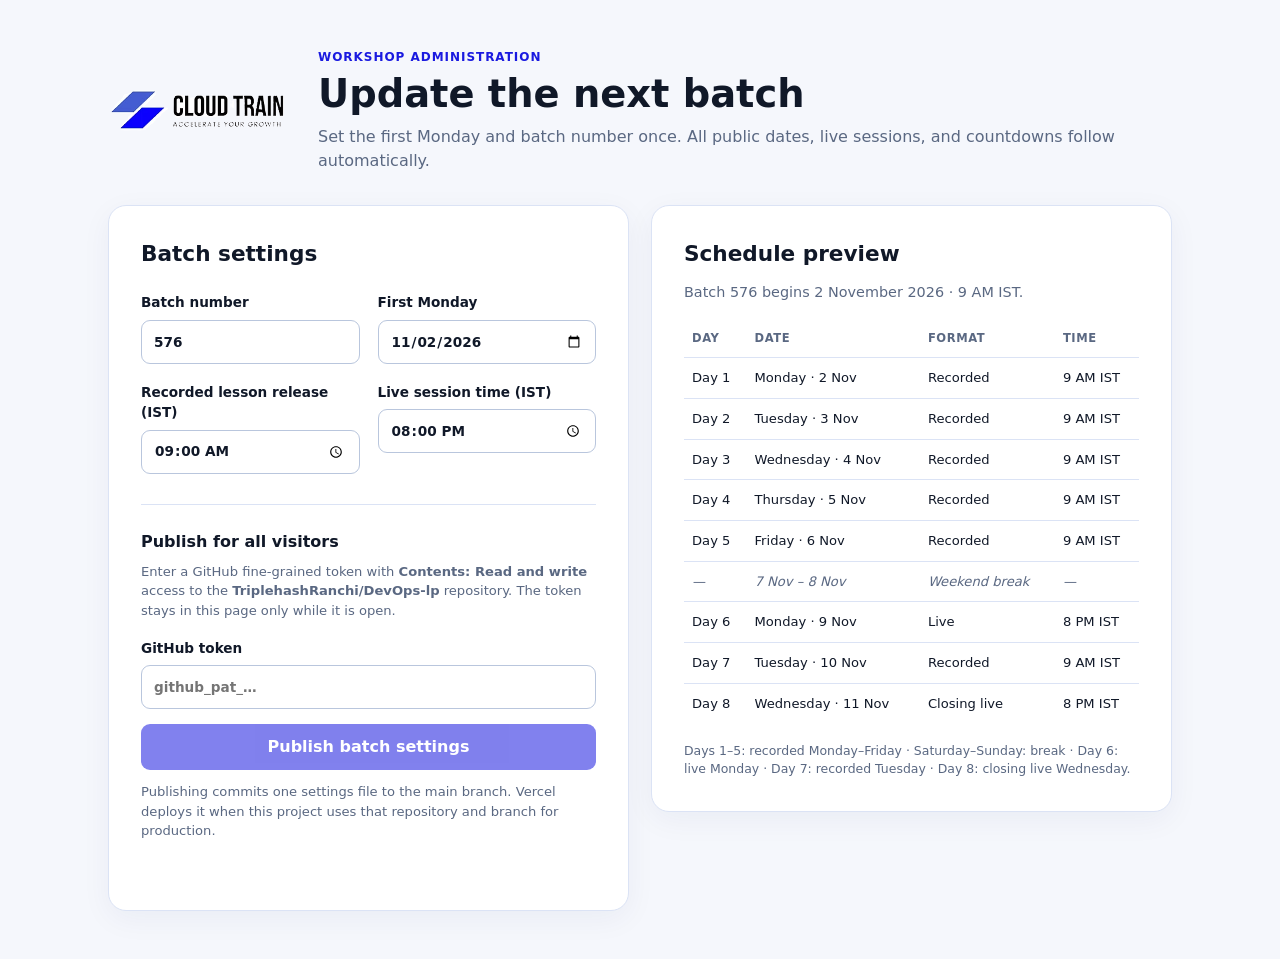
==== admin.html @ 5da67e1b "Add batch schedule admin and update landing page" ====
<!DOCTYPE html>
<html lang="en">
<head>
  <meta charset="UTF-8">
  <meta name="viewport" content="width=device-width, initial-scale=1.0">
  <meta name="robots" content="noindex, nofollow">
  <meta http-equiv="Content-Security-Policy" content="default-src 'self'; script-src 'self'; style-src 'self'; img-src 'self' data:; connect-src https://api.github.com; object-src 'none'; base-uri 'none'">
  <title>Workshop Batch Updates | Cloud Train</title>
  <link rel="stylesheet" href="admin.css">
  <script src="batch-config.js" defer></script>
  <script src="schedule.js" defer></script>
  <script src="admin.js" defer></script>
</head>
<body>
  <main class="admin-shell">
    <header class="admin-header">
      <img src="logo.png" alt="Cloud Train" width="180" height="64">
      <div>
        <p class="eyebrow">Workshop administration</p>
        <h1>Update the next batch</h1>
        <p>Set the first Monday and batch number once. All public dates, live sessions, and countdowns follow automatically.</p>
      </div>
    </header>

    <div class="admin-layout">
      <section class="panel" aria-labelledby="settings-heading">
        <h2 id="settings-heading">Batch settings</h2>
        <form id="batch-form" novalidate>
          <div class="field-grid">
            <label>Batch number <input id="batch-number" name="batchNumber" type="number" min="1" max="999999" step="1" required></label>
            <label>First Monday <input id="start-date" name="startDate" type="date" required></label>
            <label>Recorded lesson release (IST) <input id="recorded-time" name="recordedTime" type="time" step="60" required></label>
            <label>Live session time (IST) <input id="live-time" name="liveTime" type="time" step="60" required></label>
          </div>

          <div class="publish-box">
            <h3>Publish for all visitors</h3>
            <p>Enter a GitHub fine-grained token with <strong>Contents: Read and write</strong> access to the <strong>TriplehashRanchi/DevOps-lp</strong> repository. The token stays in this page only while it is open.</p>
            <label>GitHub token <input id="github-token" type="password" autocomplete="off" spellcheck="false" placeholder="github_pat_…" required></label>
            <button id="publish-button" type="submit">Publish batch settings</button>
            <p class="publish-note">Publishing commits one settings file to the main branch. Vercel deploys it when this project uses that repository and branch for production.</p>
          </div>
          <p class="form-status" id="form-status" role="status" aria-live="polite"></p>
        </form>
      </section>

      <section class="panel preview-panel" aria-labelledby="preview-heading">
        <h2 id="preview-heading">Schedule preview</h2>
        <p id="preview-summary" class="preview-summary"></p>
        <div class="table-wrap">
          <table>
            <thead><tr><th scope="col">Day</th><th scope="col">Date</th><th scope="col">Format</th><th scope="col">Time</th></tr></thead>
            <tbody id="schedule-preview"></tbody>
          </table>
        </div>
        <p class="preview-note">Days 1–5: recorded Monday–Friday · Saturday–Sunday: break · Day 6: live Monday · Day 7: recorded Tuesday · Day 8: closing live Wednesday.</p>
      </section>
    </div>
  </main>
</body>
</html>
---- admin.css ----
:root {
  --blue: #1a1ae0;
  --ink: #101828;
  --muted: #5a6882;
  --line: #dbe3f5;
}

* { box-sizing: border-box; }
body { margin: 0; background: #f5f7fc; color: var(--ink); font: 16px/1.5 system-ui, sans-serif; }
.admin-shell { max-width: 1160px; margin: 0 auto; padding: clamp(20px, 4vw, 48px); }
.admin-header { display: flex; align-items: center; gap: 30px; margin-bottom: 32px; }
.admin-header img { display: block; flex: 0 0 auto; max-width: 25%; height: auto; }
.admin-header h1 { margin: 0 0 8px; font-size: clamp(1.8rem, 3vw, 2.5rem); line-height: 1.2; }
.admin-header p { margin: 0; color: var(--muted); }
.admin-header .eyebrow { margin-bottom: 5px; color: var(--blue); font-size: .75rem; font-weight: 800; letter-spacing: .08em; text-transform: uppercase; }
.admin-layout { display: grid; grid-template-columns: minmax(0, 1fr) minmax(0, 1fr); gap: 22px; align-items: start; }
.panel { min-width: 0; padding: clamp(20px, 3vw, 32px); border: 1px solid var(--line); border-radius: 18px; background: #fff; box-shadow: 0 8px 30px rgba(20, 38, 90, .05); }
.panel h2 { margin: 0 0 22px; font-size: 1.35rem; }
.field-grid { display: grid; grid-template-columns: repeat(2, minmax(0, 1fr)); gap: 18px; }
label { display: flex; flex-direction: column; gap: 7px; font-size: .85rem; font-weight: 700; }
input { width: 100%; min-height: 44px; padding: 9px 12px; border: 1px solid #b9c6dd; border-radius: 9px; background: #fff; color: var(--ink); font: inherit; }
input:focus { outline: 3px solid rgba(46, 103, 245, .18); border-color: var(--blue); }
.publish-box { margin-top: 30px; padding-top: 25px; border-top: 1px solid var(--line); }
.publish-box h3 { margin: 0 0 8px; font-size: 1rem; }
.publish-box p { margin: 0 0 17px; color: var(--muted); font-size: .82rem; }
.publish-box button { width: 100%; min-height: 46px; margin-top: 15px; border: 0; border-radius: 9px; background: var(--blue); color: #fff; font: inherit; font-weight: 800; cursor: pointer; }
.publish-box button:hover { background: #2e67f5; }
.publish-box button:disabled { opacity: .55; cursor: wait; }
.publish-box .publish-note { margin: 12px 0 0; }
.form-status { min-height: 1.5em; margin: 16px 0 0; color: var(--blue); font-size: .85rem; font-weight: 700; }
.form-status[data-state="error"] { color: #b42318; }
.preview-summary { margin: -10px 0 16px; color: var(--muted); font-size: .9rem; }
.table-wrap { overflow-x: auto; }
table { width: 100%; border-collapse: collapse; text-align: left; font-size: .82rem; }
th, td { padding: 10px 8px; border-bottom: 1px solid var(--line); white-space: nowrap; }
th { color: var(--muted); font-size: .72rem; letter-spacing: .05em; text-transform: uppercase; }
tr:last-child td { border-bottom: 0; }
.break-row td { color: var(--muted); font-style: italic; }
.preview-note { margin: 18px 0 0; color: var(--muted); font-size: .78rem; }
@media (max-width: 900px) { .admin-layout { grid-template-columns: 1fr; } }
@media (max-width: 520px) { .admin-header { display: block; } .admin-header img { max-width: none; width: 140px; margin-bottom: 12px; } .field-grid { grid-template-columns: 1fr; } }
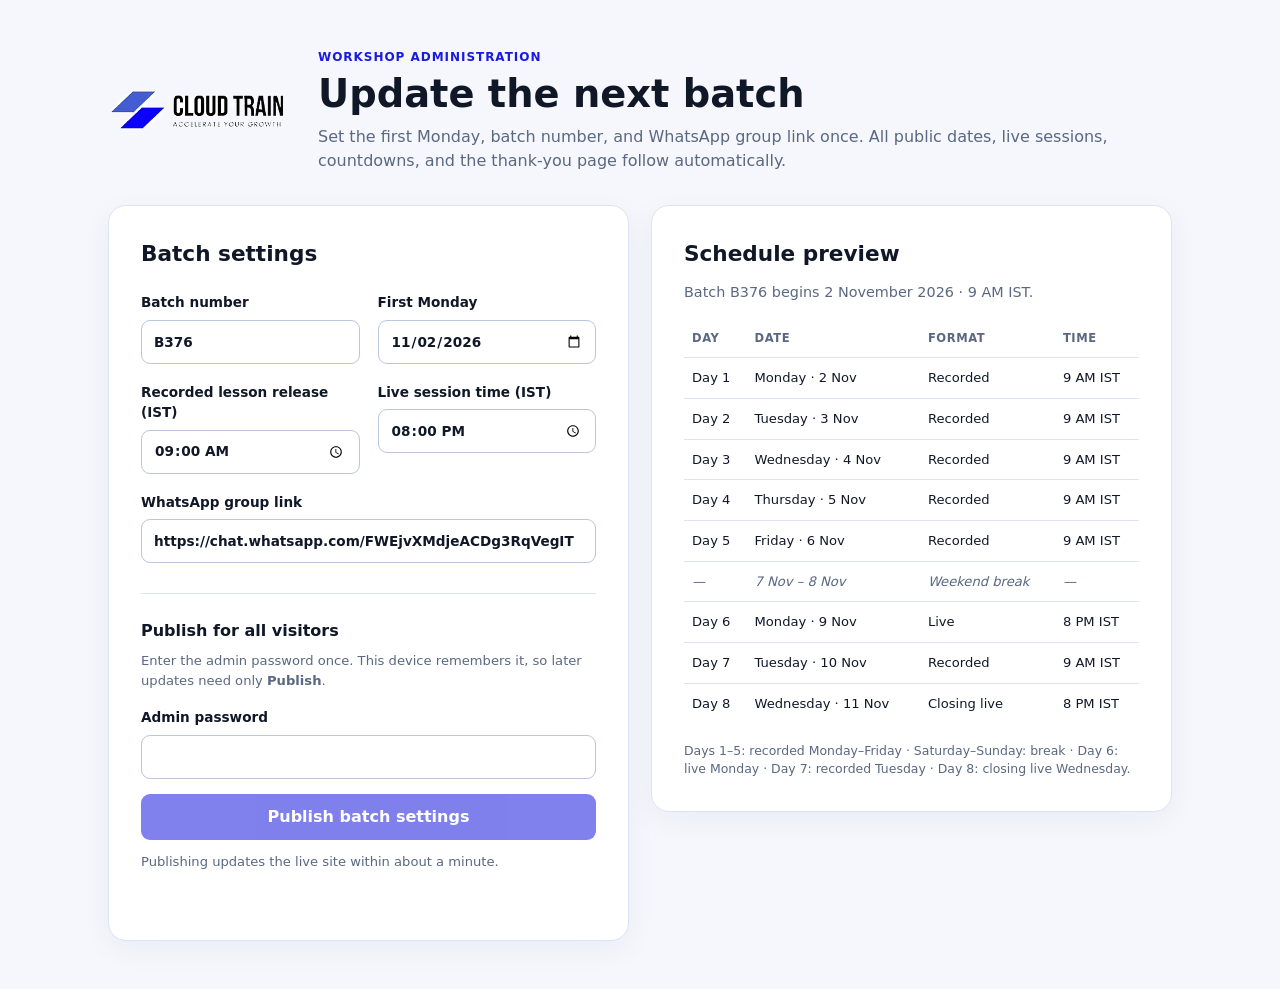
==== commit 017e2735: "feat: add tracking setup and webhook for Razorpay payments - Implemented Razorpay webhook to handle " ====
--- a/admin.html
+++ b/admin.html
@@ -4,7 +4,7 @@
   <meta charset="UTF-8">
   <meta name="viewport" content="width=device-width, initial-scale=1.0">
   <meta name="robots" content="noindex, nofollow">
-  <meta http-equiv="Content-Security-Policy" content="default-src 'self'; script-src 'self'; style-src 'self'; img-src 'self' data:; connect-src https://api.github.com; object-src 'none'; base-uri 'none'">
+  <meta http-equiv="Content-Security-Policy" content="default-src 'self'; script-src 'self'; style-src 'self'; img-src 'self' data:; connect-src 'self'; object-src 'none'; base-uri 'none'">
   <title>Workshop Batch Updates | Cloud Train</title>
   <link rel="stylesheet" href="admin.css">
   <script src="batch-config.js" defer></script>
@@ -18,7 +18,7 @@
       <div>
         <p class="eyebrow">Workshop administration</p>
         <h1>Update the next batch</h1>
-        <p>Set the first Monday and batch number once. All public dates, live sessions, and countdowns follow automatically.</p>
+        <p>Set the first Monday, batch number, and WhatsApp group link once. All public dates, live sessions, countdowns, and the thank-you page follow automatically.</p>
       </div>
     </header>
 
@@ -27,18 +27,19 @@
         <h2 id="settings-heading">Batch settings</h2>
         <form id="batch-form" novalidate>
           <div class="field-grid">
-            <label>Batch number <input id="batch-number" name="batchNumber" type="number" min="1" max="999999" step="1" required></label>
+            <label>Batch number <input id="batch-number" name="batchNumber" type="text" maxlength="20" autocomplete="off" spellcheck="false" placeholder="e.g. 376 or DO-376" required></label>
             <label>First Monday <input id="start-date" name="startDate" type="date" required></label>
             <label>Recorded lesson release (IST) <input id="recorded-time" name="recordedTime" type="time" step="60" required></label>
             <label>Live session time (IST) <input id="live-time" name="liveTime" type="time" step="60" required></label>
+            <label class="field-wide">WhatsApp group link <input id="whatsapp-link" name="whatsappLink" type="url" inputmode="url" spellcheck="false" placeholder="https://chat.whatsapp.com/…" required></label>
           </div>
 
           <div class="publish-box">
             <h3>Publish for all visitors</h3>
-            <p>Enter a GitHub fine-grained token with <strong>Contents: Read and write</strong> access to the <strong>TriplehashRanchi/DevOps-lp</strong> repository. The token stays in this page only while it is open.</p>
-            <label>GitHub token <input id="github-token" type="password" autocomplete="off" spellcheck="false" placeholder="github_pat_…" required></label>
+            <p>Enter the admin password once. This device remembers it, so later updates need only <strong>Publish</strong>.</p>
+            <label>Admin password <input id="admin-password" type="password" autocomplete="current-password" spellcheck="false" required></label>
             <button id="publish-button" type="submit">Publish batch settings</button>
-            <p class="publish-note">Publishing commits one settings file to the main branch. Vercel deploys it when this project uses that repository and branch for production.</p>
+            <p class="publish-note">Publishing updates the live site within about a minute. <button id="forget-password" type="button" class="link-button" hidden>Forget password on this device</button></p>
           </div>
           <p class="form-status" id="form-status" role="status" aria-live="polite"></p>
         </form>
--- a/admin.css
+++ b/admin.css
@@ -17,6 +17,7 @@
 .panel { min-width: 0; padding: clamp(20px, 3vw, 32px); border: 1px solid var(--line); border-radius: 18px; background: #fff; box-shadow: 0 8px 30px rgba(20, 38, 90, .05); }
 .panel h2 { margin: 0 0 22px; font-size: 1.35rem; }
 .field-grid { display: grid; grid-template-columns: repeat(2, minmax(0, 1fr)); gap: 18px; }
+.field-wide { grid-column: 1 / -1; }
 label { display: flex; flex-direction: column; gap: 7px; font-size: .85rem; font-weight: 700; }
 input { width: 100%; min-height: 44px; padding: 9px 12px; border: 1px solid #b9c6dd; border-radius: 9px; background: #fff; color: var(--ink); font: inherit; }
 input:focus { outline: 3px solid rgba(46, 103, 245, .18); border-color: var(--blue); }
@@ -27,6 +28,9 @@
 .publish-box button:hover { background: #2e67f5; }
 .publish-box button:disabled { opacity: .55; cursor: wait; }
 .publish-box .publish-note { margin: 12px 0 0; }
+.publish-box .link-button { width: auto; min-height: 0; margin: 0; padding: 0; background: none; color: var(--blue); font-weight: 700; text-decoration: underline; }
+.publish-box .link-button:hover { background: none; }
+.publish-box .link-button[hidden] { display: none; }
 .form-status { min-height: 1.5em; margin: 16px 0 0; color: var(--blue); font-size: .85rem; font-weight: 700; }
 .form-status[data-state="error"] { color: #b42318; }
 .preview-summary { margin: -10px 0 16px; color: var(--muted); font-size: .9rem; }
